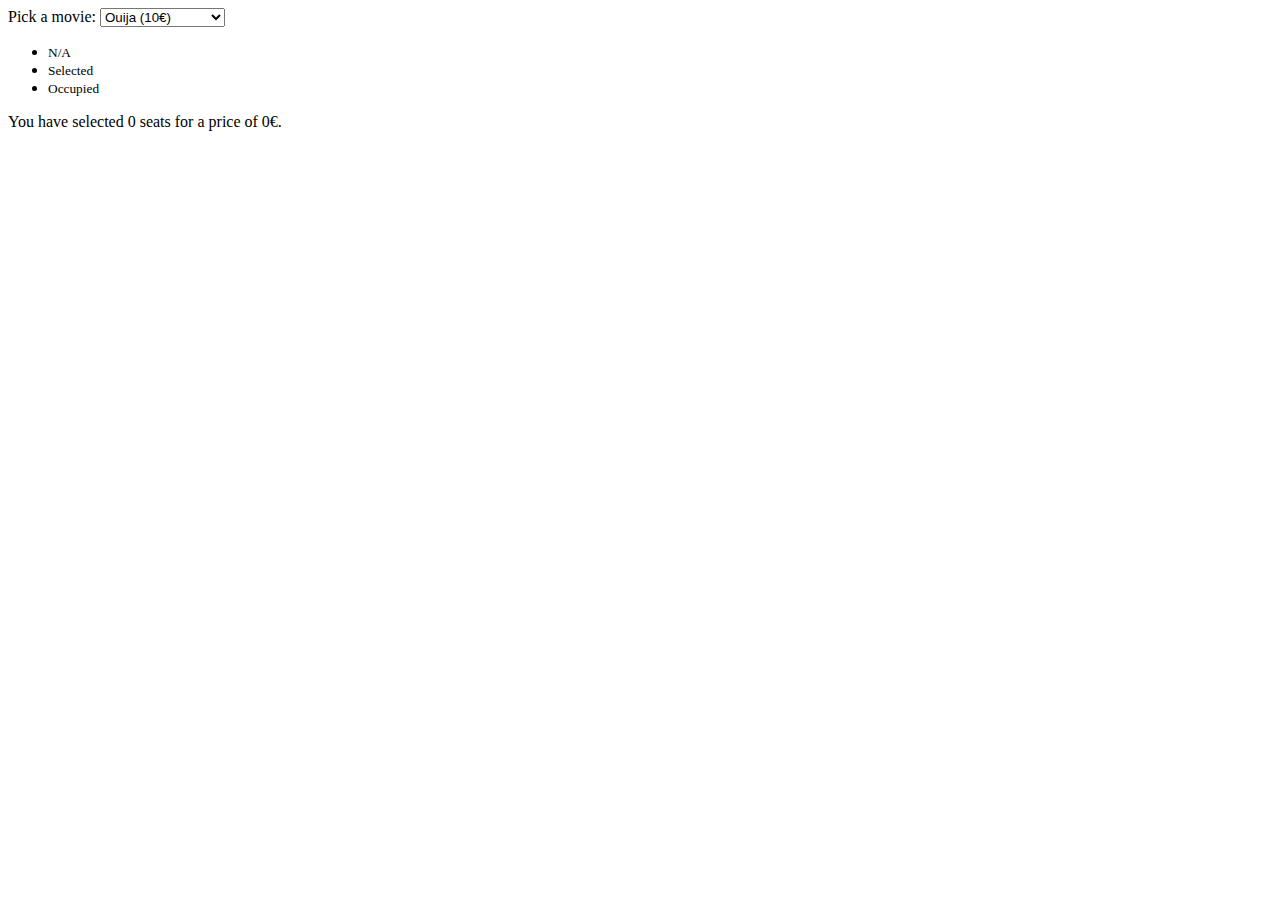
==== 2 - movie seat booking/index.html @ 5201fc0c "Created mini exercise of Movie Seat Booking" ====
<!DOCTYPE html>
<html lang="en">
<head>
    <meta charset="UTF-8">
    <meta name="viewport" content="width=device-width, initial-scale=1.0">
    <link rel="stylesheet" href="style.css">
    <title>Movie Seat Booking</title>
</head>
<body>
    <div class="movie-container">
        <label>Pick a movie:</label>
        <select id="movie">
            <option value="10">Ouija (10€)</option>
            <option value="12">Hannah (12€)</option>
            <option value="8">Spiderman 3 (8€)</option>
            <option value="9">Scream 5 (9€)</option>
        </select>
    </div>

    <ul class="showcase">
        <li>
            <div class="seat"></div>
            <small>N/A</small>
        </li>
        <li>
            <div class="seat selected"></div>
            <small>Selected</small>
        </li>
        <li>
            <div class="seat occupied"></div>
            <small>Occupied</small>
        </li>
    </ul>

    <div class="container">
        <div class="screen"></div>
        <div class="row">
            <div class="seat"></div>
            <div class="seat"></div>
            <div class="seat"></div>
            <div class="seat"></div>
            <div class="seat"></div>
            <div class="seat"></div>
            <div class="seat"></div>
            <div class="seat"></div>
        </div>
        <div class="row">
            <div class="seat"></div>
            <div class="seat"></div>
            <div class="seat"></div>
            <div class="seat"></div>
            <div class="seat"></div>
            <div class="seat occupied"></div>
            <div class="seat"></div>
            <div class="seat"></div>
        </div>
        <div class="row">
            <div class="seat"></div>
            <div class="seat occupied"></div>
            <div class="seat"></div>
            <div class="seat"></div>
            <div class="seat"></div>
            <div class="seat"></div>
            <div class="seat"></div>
            <div class="seat occupied"></div>
        </div>
        <div class="row">
            <div class="seat"></div>
            <div class="seat occupied"></div>
            <div class="seat"></div>
            <div class="seat"></div>
            <div class="seat"></div>
            <div class="seat"></div>
            <div class="seat occupied"></div>
            <div class="seat"></div>
        </div>
        <div class="row">
            <div class="seat"></div>
            <div class="seat"></div>
            <div class="seat"></div>
            <div class="seat"></div>
            <div class="seat occupied"></div>
            <div class="seat occupied"></div>
            <div class="seat"></div>
            <div class="seat"></div>
        </div>
        <div class="row">
            <div class="seat"></div>
            <div class="seat"></div>
            <div class="seat"></div>
            <div class="seat"></div>
            <div class="seat"></div>
            <div class="seat"></div>
            <div class="seat"></div>
            <div class="seat"></div>
        </div>
        <div class="row">
            <div class="seat"></div>
            <div class="seat"></div>
            <div class="seat occupied"></div>
            <div class="seat occupied"></div>
            <div class="seat occupied"></div>
            <div class="seat"></div>
            <div class="seat"></div>
            <div class="seat"></div>
        </div>
    </div>

    <p class="text">You have selected <span id="count">0</span> seats for a price of <span id="total">0</span>€.</p>

    <script src="script.js"></script>
</body>
</html>
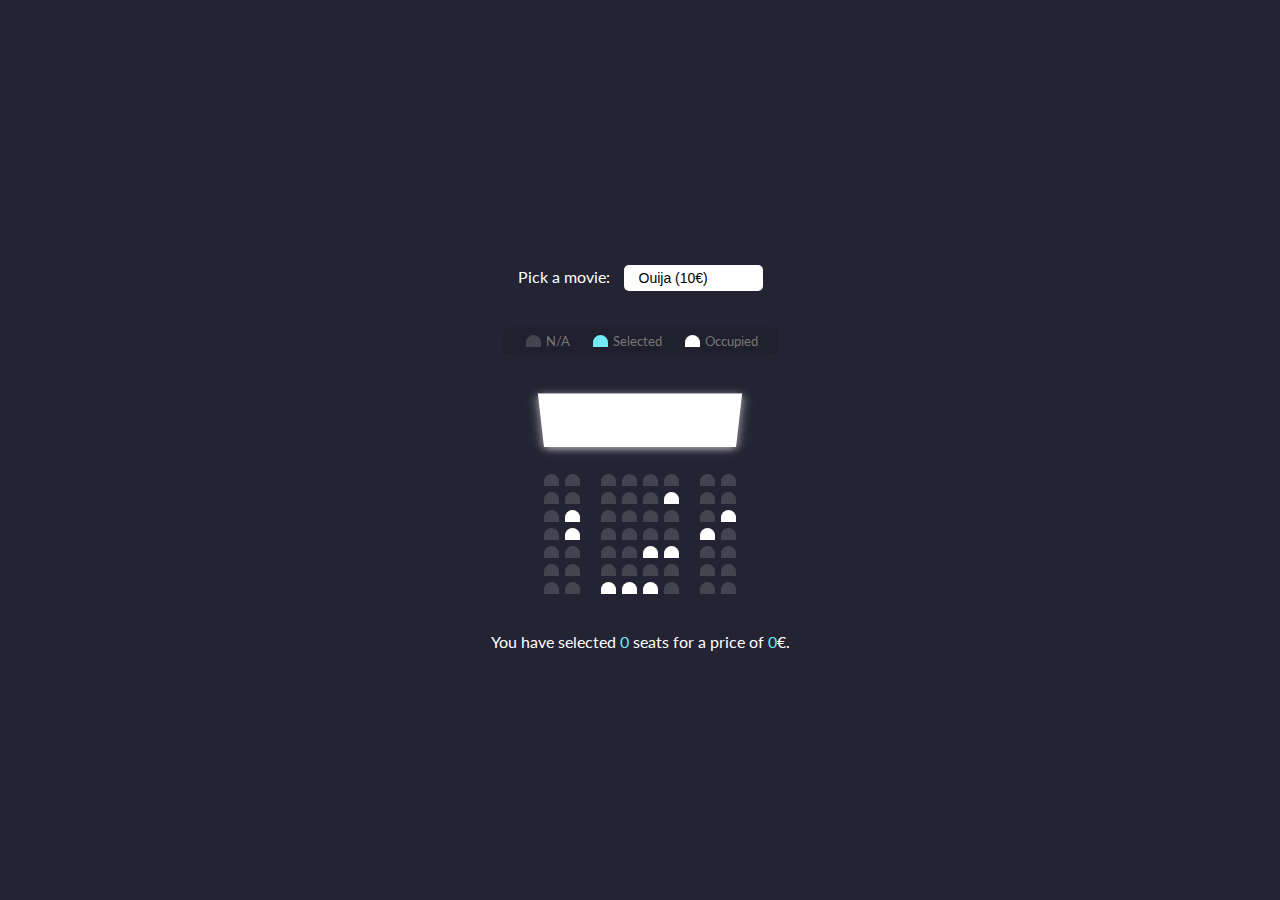
==== commit 73f7e5e3: "Styled project. Fun tips: perspective prop gives a 3D effect (in this case to the screen of the cine" ====
--- a/2 - movie seat booking/index.html
+++ b/2 - movie seat booking/index.html
@@ -34,6 +34,7 @@
 
     <div class="container">
         <div class="screen"></div>
+        
         <div class="row">
             <div class="seat"></div>
             <div class="seat"></div>
--- a/2 - movie seat booking/style.css
+++ b/2 - movie seat booking/style.css
@@ -0,0 +1,115 @@
+@import url('https://fonts.googleapis.com/css2?family=Lato&display=swap');
+
+* {
+    box-sizing: border-box;
+}
+
+body {
+    background-color: #242333;
+    color: #fff;
+    display: flex;
+    flex-direction: column;
+    align-items: center;
+    justify-content: center;
+    height: 100vh;
+    font-family: 'Lato', sans-serif;
+    margin: 0;
+}
+
+.movie-container {
+    margin: 20px 0;
+}
+
+.movie-container select {
+    background-color: #fff;
+    border: 0;
+    border-radius: 5px;
+    font-size: 14px;
+    margin-left: 10px;
+    padding: 5px 15px;
+    -moz-appearance: none;
+    -webkit-appearance: none;
+    appearance: none;
+}
+
+.container {
+    perspective: 800px;
+    margin-bottom: 30px;
+}
+
+.seat {
+    background-color: #444451;
+    height: 12px;
+    width: 15px;
+    margin: 3px;
+    border-top-left-radius: 10px;
+    border-top-right-radius: 10px;
+}
+
+.seat.selected {
+    background-color: #6feaf6;
+}
+
+.seat.occupied {
+    background-color: #fff;
+}
+
+.seat:nth-of-type(2) {
+    margin-right: 18px;
+}
+
+.seat:nth-last-of-type(2) {
+    margin-left: 18px;
+}
+
+.seat:not(.occupied):hover{
+    cursor: pointer;
+    transform: scale(1.2);
+}
+
+.showcase .seat:not(.occupied):hover{
+    cursor: default;
+    transform: scale(1);
+}
+
+.showcase {
+    background: rgba(0,0,0,0.1);
+    padding: 5px 10px;
+    border-radius: 5px;
+    color: #777;
+    list-style-type: none;
+    display: flex;
+    justify-content: space-between;
+}
+
+.showcase li {
+    display: flex;
+    align-items: center;
+    justify-content: center;
+    margin: 0 10px;
+}
+
+.showcase li small {
+    margin-left: 2px;
+}
+
+.row {
+    display: flex;
+}
+
+.screen {
+    background-color: #fff;
+    height: 70px;
+    width: 100%;
+    margin: 15px 0;
+    transform: rotateX(-45deg);
+    box-shadow: 0 3px 10px rgba(255, 255, 255, 0.7);
+}
+
+p.text {
+    margin: 5px 0;;
+}
+
+p.text span {
+    color: #6feaf6
+}